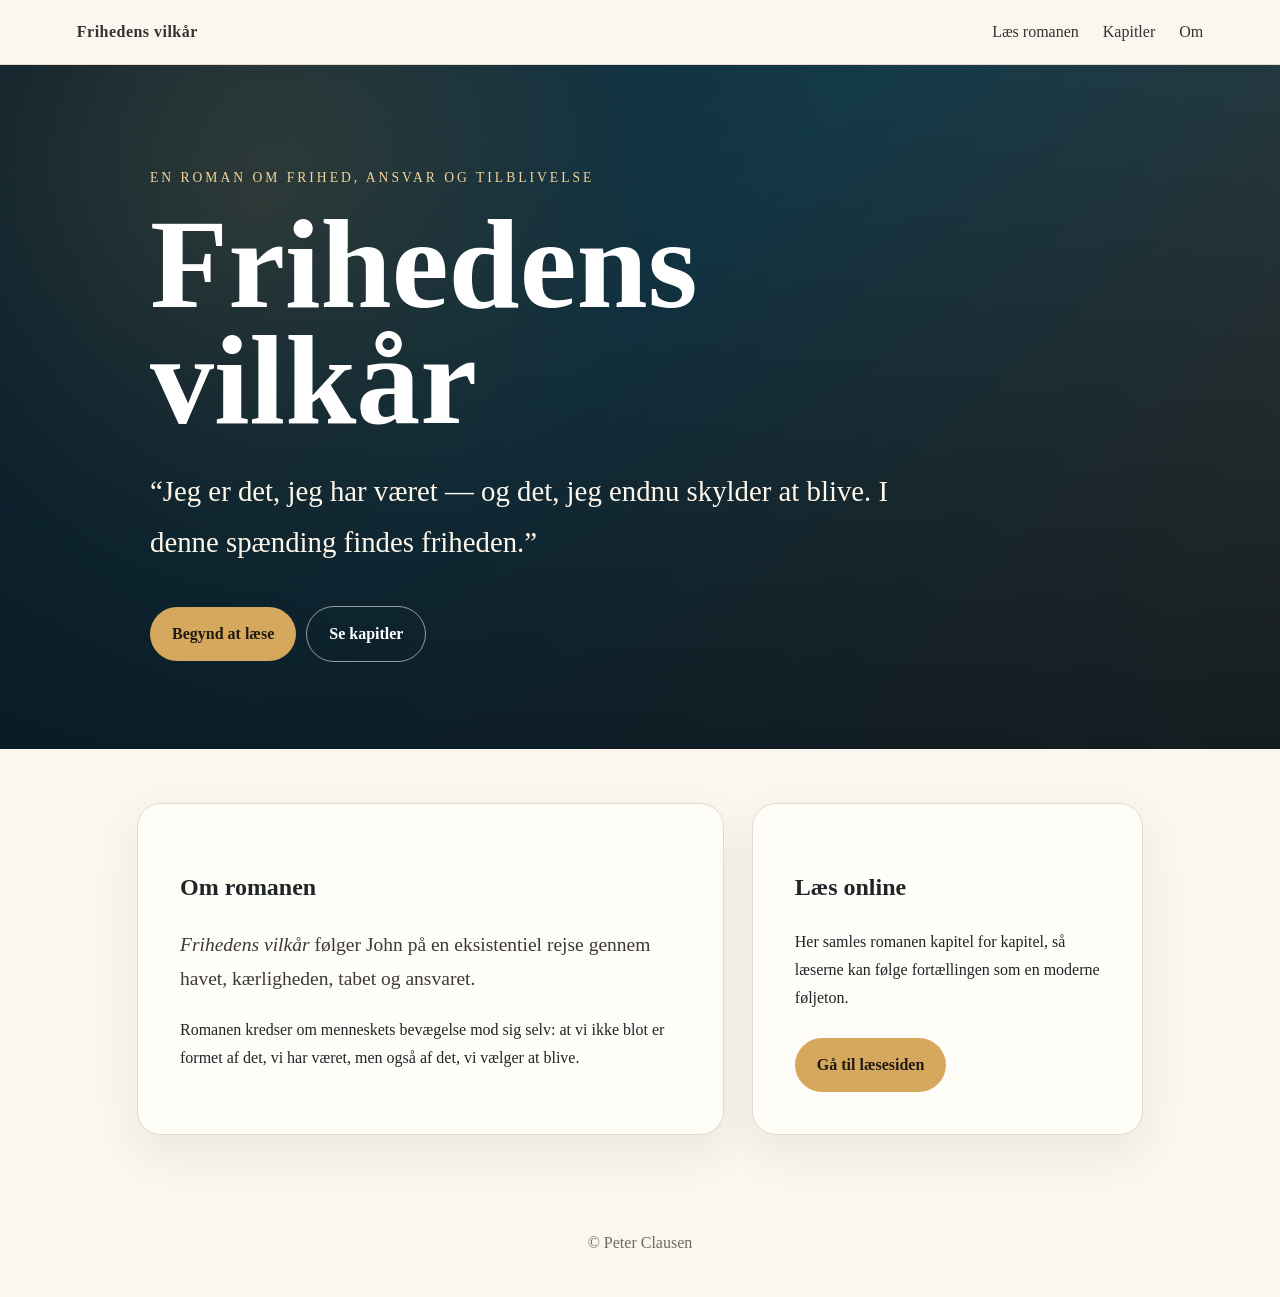
==== index.html @ 2080e409 "Add files via upload" ====
<!doctype html><html lang="da"><head><meta charset="utf-8"><meta name="viewport" content="width=device-width, initial-scale=1"><title>Frihedens vilkår</title><link rel="stylesheet" href="style.css"></head><body><nav class="site-nav"><a class="brand" href="index.html">Frihedens vilkår</a><a href="laes.html">Læs romanen</a><a href="kapitler.html">Kapitler</a><a href="om.html">Om</a></nav><header class="hero"><div class="hero-inner"><p class="kicker">En roman om frihed, ansvar og tilblivelse</p><h1>Frihedens<br>vilkår</h1><p class="hero-quote">“Jeg er det, jeg har været — og det, jeg endnu skylder at blive. I denne spænding findes friheden.”</p><a class="button" href="laes.html">Begynd at læse</a><a class="button secondary" href="kapitler.html">Se kapitler</a></div></header><main class="container"><section class="grid"><div class="card"><h2>Om romanen</h2><p class="lead"><em>Frihedens vilkår</em> følger John på en eksistentiel rejse gennem havet, kærligheden, tabet og ansvaret.</p><p>Romanen kredser om menneskets bevægelse mod sig selv: at vi ikke blot er formet af det, vi har været, men også af det, vi vælger at blive.</p></div><div class="card"><h2>Læs online</h2><p>Her samles romanen kapitel for kapitel, så læserne kan følge fortællingen som en moderne føljeton.</p><a class="button" href="laes.html">Gå til læsesiden</a></div></section></main><footer>© Peter Clausen</footer></body></html>
---- style.css ----
:root{--ink:#1f2528;--muted:#6d6a64;--paper:#fbf7ef;--card:#fffdf8;--gold:#d6a85d;--line:#e5dac9}
*{box-sizing:border-box}body{margin:0;font-family:Georgia,"Times New Roman",serif;background:var(--paper);color:var(--ink);line-height:1.75}
.site-nav{position:sticky;top:0;z-index:10;display:flex;gap:24px;align-items:center;padding:18px clamp(18px,6vw,80px);background:rgba(251,247,239,.93);border-bottom:1px solid var(--line)}
.site-nav a{text-decoration:none;color:#333}.brand{margin-right:auto;font-weight:bold;letter-spacing:.03em}
.hero{min-height:76vh;display:grid;place-items:center;padding:70px 24px;color:white;background:linear-gradient(180deg,rgba(7,20,28,.45),rgba(7,20,28,.86)),radial-gradient(circle at 20% 20%,rgba(214,168,93,.34),transparent 34%),linear-gradient(135deg,#0e2939,#1f5a70 45%,#69503a)}
.hero-inner{max-width:980px;width:100%}.kicker{text-transform:uppercase;letter-spacing:.22em;color:#f2d49b;font-size:.85rem}
.hero h1{font-size:clamp(3.5rem,11vw,8rem);line-height:.9;margin:18px 0}.hero-quote{max-width:760px;font-size:clamp(1.2rem,2.6vw,1.8rem);color:#fff7e9}
.button{display:inline-block;padding:13px 22px;border-radius:999px;background:var(--gold);color:#211a12;text-decoration:none;font-weight:bold;margin:10px 10px 0 0}.button.secondary{background:transparent;color:white;border:1px solid rgba(255,255,255,.55)}
.container{max-width:1050px;margin:0 auto;padding:54px 22px}.grid{display:grid;grid-template-columns:1.2fr .8fr;gap:28px}
.card{background:var(--card);padding:clamp(24px,4vw,42px);border:1px solid var(--line);border-radius:24px;box-shadow:0 18px 45px rgba(38,31,23,.08)}
.lead{font-size:1.22rem;color:#3d3a35}.chapter-list{list-style:none;padding:0;margin:0}.chapter-list li{display:flex;justify-content:space-between;gap:16px;padding:12px 0;border-bottom:1px solid var(--line)}
.chapter-list a{text-decoration:none;font-weight:bold}.page{color:var(--muted);white-space:nowrap}.reading-layout{max-width:1240px;margin:0 auto;padding:44px 22px;display:grid;grid-template-columns:310px minmax(0,820px);gap:42px}
.sidebar{position:sticky;top:92px;align-self:start}.manuscript{background:var(--card);border:1px solid var(--line);border-radius:28px;padding:clamp(28px,5vw,64px);box-shadow:0 18px 45px rgba(38,31,23,.08);font-size:1.22rem}
.manuscript section{scroll-margin-top:110px}.manuscript h1{font-size:clamp(2rem,5vw,3.4rem);line-height:1.05;margin:0 0 24px}.placeholder{color:#8b6b4e;font-style:italic}.divider{border:0;border-top:1px solid var(--line);margin:48px 0}footer{text-align:center;padding:40px 22px;color:var(--muted)}
@media(max-width:860px){.site-nav{flex-wrap:wrap}.grid,.reading-layout{grid-template-columns:1fr}.sidebar{position:static}}
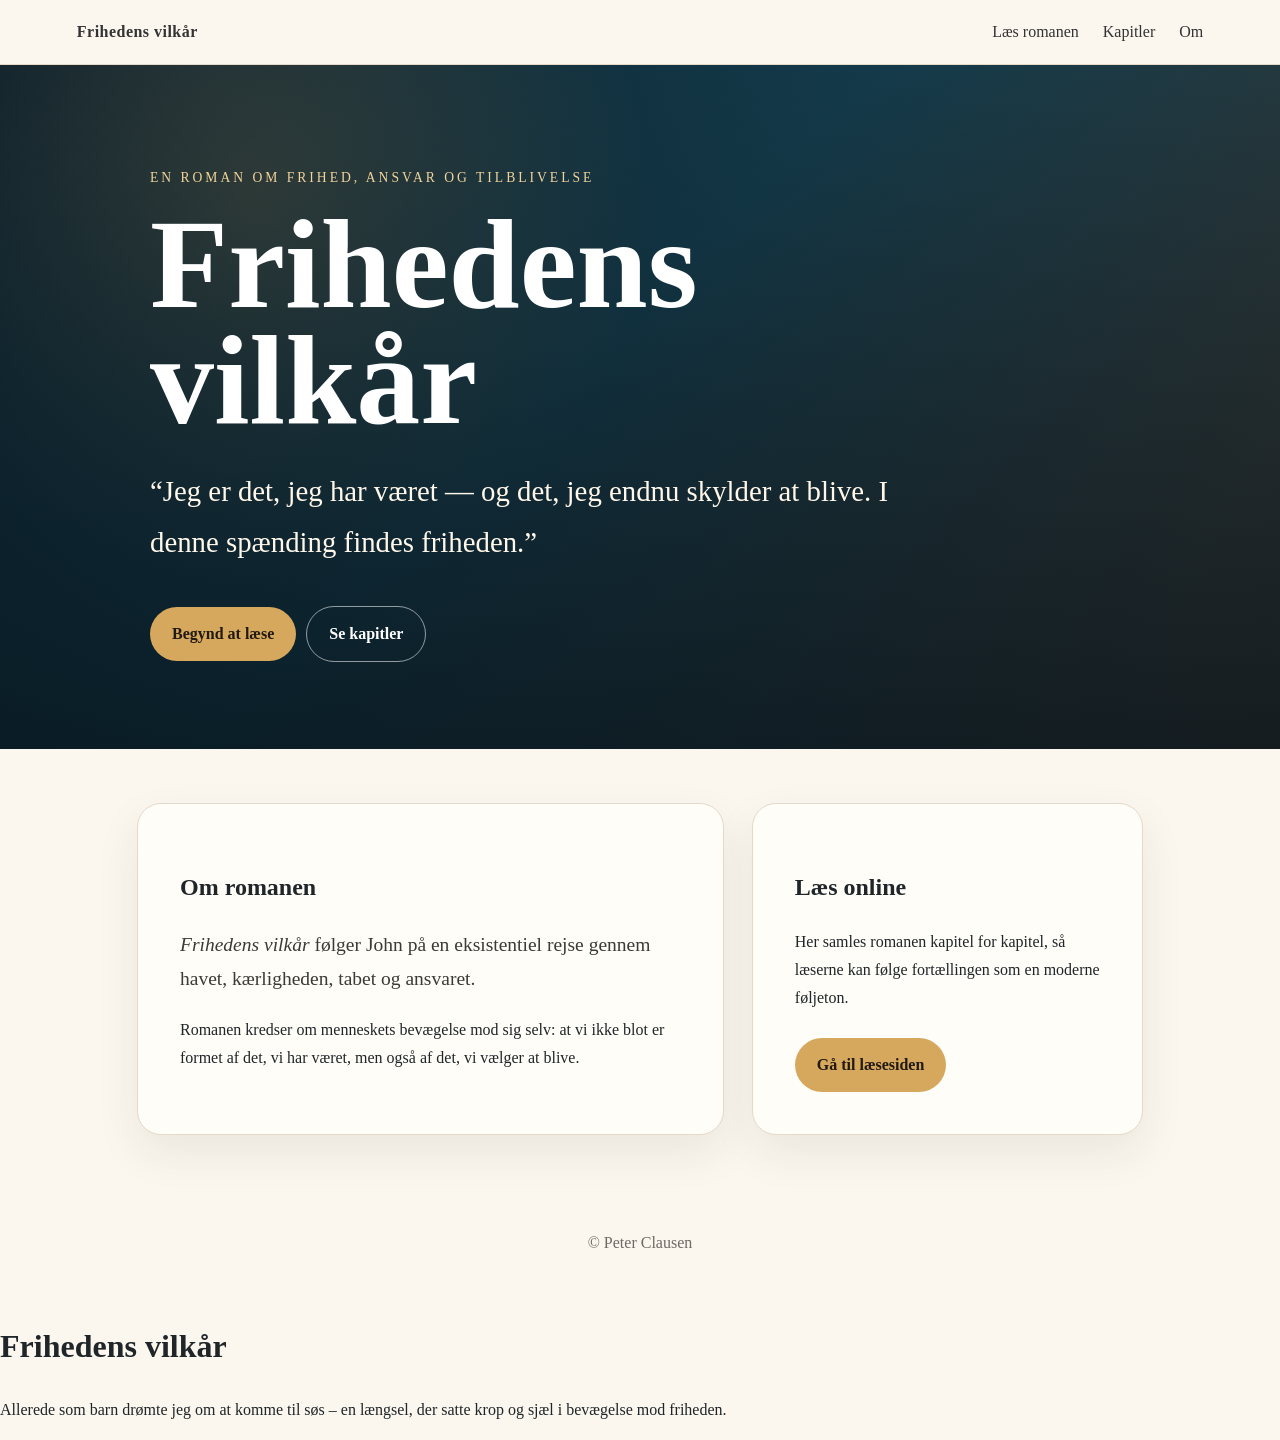
==== commit ab697a4d: "Update index.html" ====
--- a/index.html
+++ b/index.html
@@ -1 +1,6 @@
-<!doctype html><html lang="da"><head><meta charset="utf-8"><meta name="viewport" content="width=device-width, initial-scale=1"><title>Frihedens vilkår</title><link rel="stylesheet" href="style.css"></head><body><nav class="site-nav"><a class="brand" href="index.html">Frihedens vilkår</a><a href="laes.html">Læs romanen</a><a href="kapitler.html">Kapitler</a><a href="om.html">Om</a></nav><header class="hero"><div class="hero-inner"><p class="kicker">En roman om frihed, ansvar og tilblivelse</p><h1>Frihedens<br>vilkår</h1><p class="hero-quote">“Jeg er det, jeg har været — og det, jeg endnu skylder at blive. I denne spænding findes friheden.”</p><a class="button" href="laes.html">Begynd at læse</a><a class="button secondary" href="kapitler.html">Se kapitler</a></div></header><main class="container"><section class="grid"><div class="card"><h2>Om romanen</h2><p class="lead"><em>Frihedens vilkår</em> følger John på en eksistentiel rejse gennem havet, kærligheden, tabet og ansvaret.</p><p>Romanen kredser om menneskets bevægelse mod sig selv: at vi ikke blot er formet af det, vi har været, men også af det, vi vælger at blive.</p></div><div class="card"><h2>Læs online</h2><p>Her samles romanen kapitel for kapitel, så læserne kan følge fortællingen som en moderne føljeton.</p><a class="button" href="laes.html">Gå til læsesiden</a></div></section></main><footer>© Peter Clausen</footer></body></html>+<!doctype html><html lang="da"><head><meta charset="utf-8"><meta name="viewport" content="width=device-width, initial-scale=1"><title>Frihedens vilkår</title><link rel="stylesheet" href="style.css"></head><body><nav class="site-nav"><a class="brand" href="index.html">Frihedens vilkår</a><a href="laes.html">Læs romanen</a><a href="kapitler.html">Kapitler</a><a href="om.html">Om</a></nav><header class="hero"><div class="hero-inner"><p class="kicker">En roman om frihed, ansvar og tilblivelse</p><h1>Frihedens<br>vilkår</h1><p class="hero-quote">“Jeg er det, jeg har været — og det, jeg endnu skylder at blive. I denne spænding findes friheden.”</p><a class="button" href="laes.html">Begynd at læse</a><a class="button secondary" href="kapitler.html">Se kapitler</a></div></header><main class="container"><section class="grid"><div class="card"><h2>Om romanen</h2><p class="lead"><em>Frihedens vilkår</em> følger John på en eksistentiel rejse gennem havet, kærligheden, tabet og ansvaret.</p><p>Romanen kredser om menneskets bevægelse mod sig selv: at vi ikke blot er formet af det, vi har været, men også af det, vi vælger at blive.</p></div><div class="card"><h2>Læs online</h2><p>Her samles romanen kapitel for kapitel, så læserne kan følge fortællingen som en moderne føljeton.</p><a class="button" href="laes.html">Gå til læsesiden</a></div></section></main><footer>© Peter Clausen</footer></body></html><h1>Frihedens vilkår</h1>
+
+<p>
+Allerede som barn drømte jeg om at komme til søs –
+en længsel, der satte krop og sjæl i bevægelse mod friheden.
+</p>
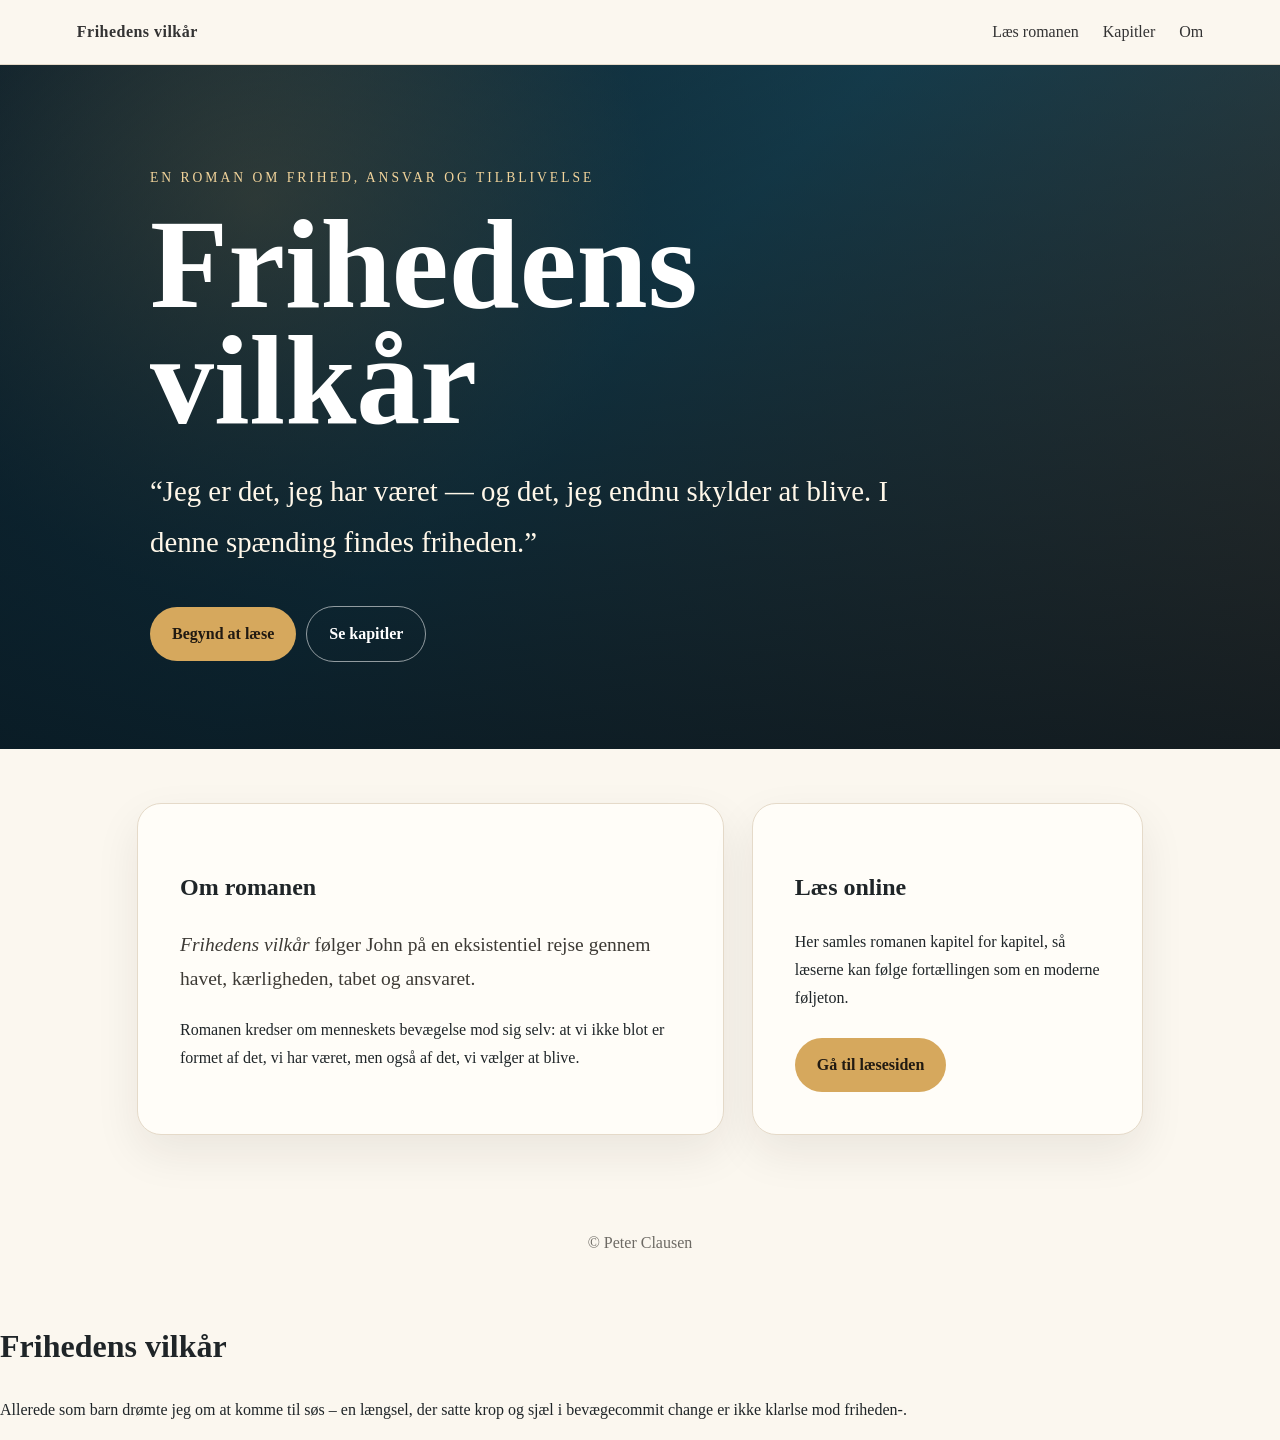
==== commit 8e856768: "Update index.html" ====
--- a/index.html
+++ b/index.html
@@ -2,5 +2,5 @@
 
 <p>
 Allerede som barn drømte jeg om at komme til søs –
-en længsel, der satte krop og sjæl i bevægelse mod friheden.
+en længsel, der satte krop og sjæl i bevægecommit change er ikke klarlse mod friheden-.
 </p>
